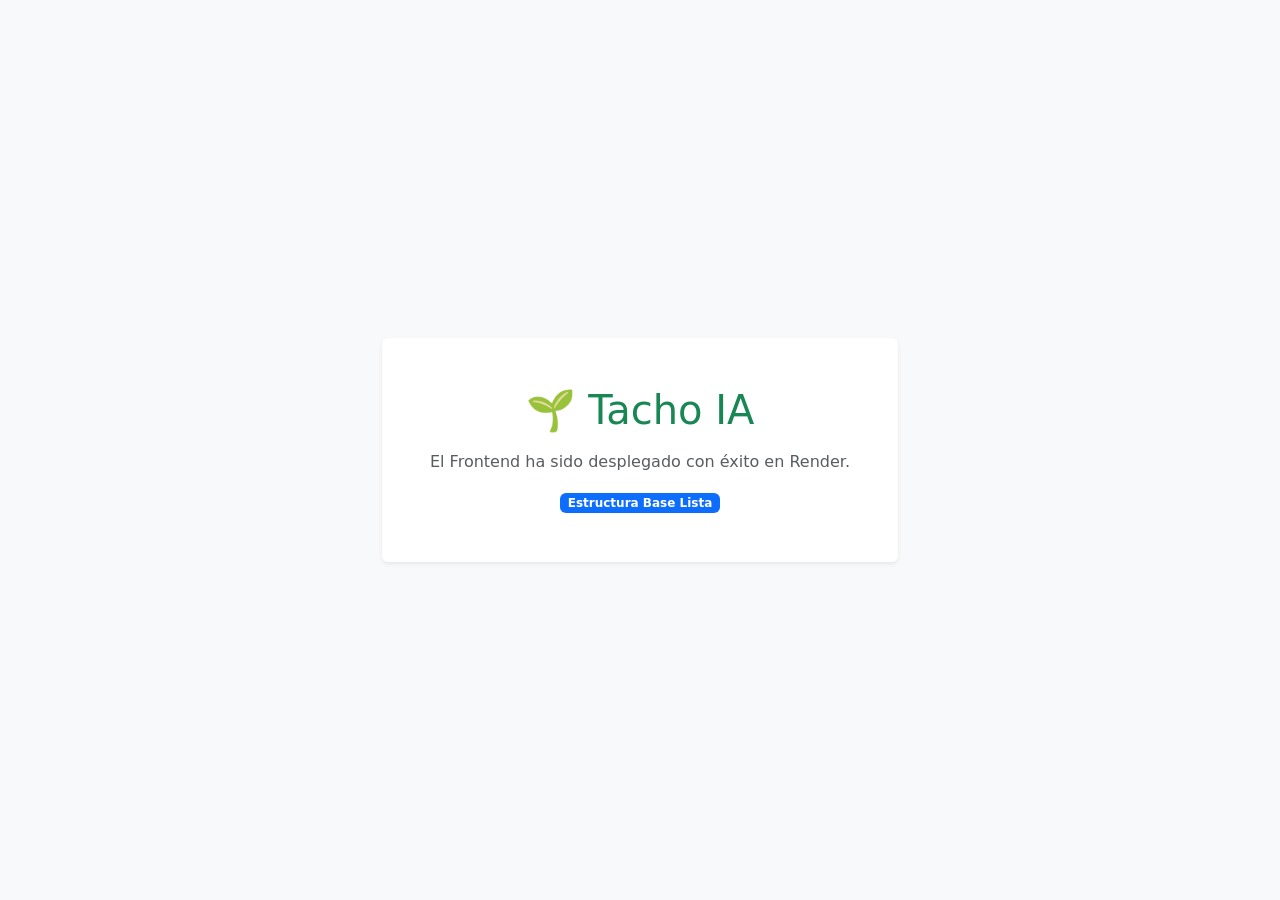
==== frontend/index.html @ 5524015e "Agregado index.html en entorno limpio" ====
<!DOCTYPE html>
<html lang="es">
<head>
    <meta charset="UTF-8">
    <meta name="viewport" content="width=device-width, initial-scale=1.0">
    <title>Tacho IA - Frontend</title>
    <link href="https://cdn.jsdelivr.net/npm/bootstrap@5.3.0/dist/css/bootstrap.min.css" rel="stylesheet">
</head>
<body class="bg-light d-flex align-items-center justify-content-center vh-100">
    <div class="text-center p-5 bg-white rounded shadow-sm">
        <h1 class="text-success mb-3">🌱 Tacho IA</h1>
        <p class="text-muted">El Frontend ha sido desplegado con éxito en Render.</p>
        <span class="badge bg-primary">Estructura Base Lista</span>
    </div>
</body>
</html>
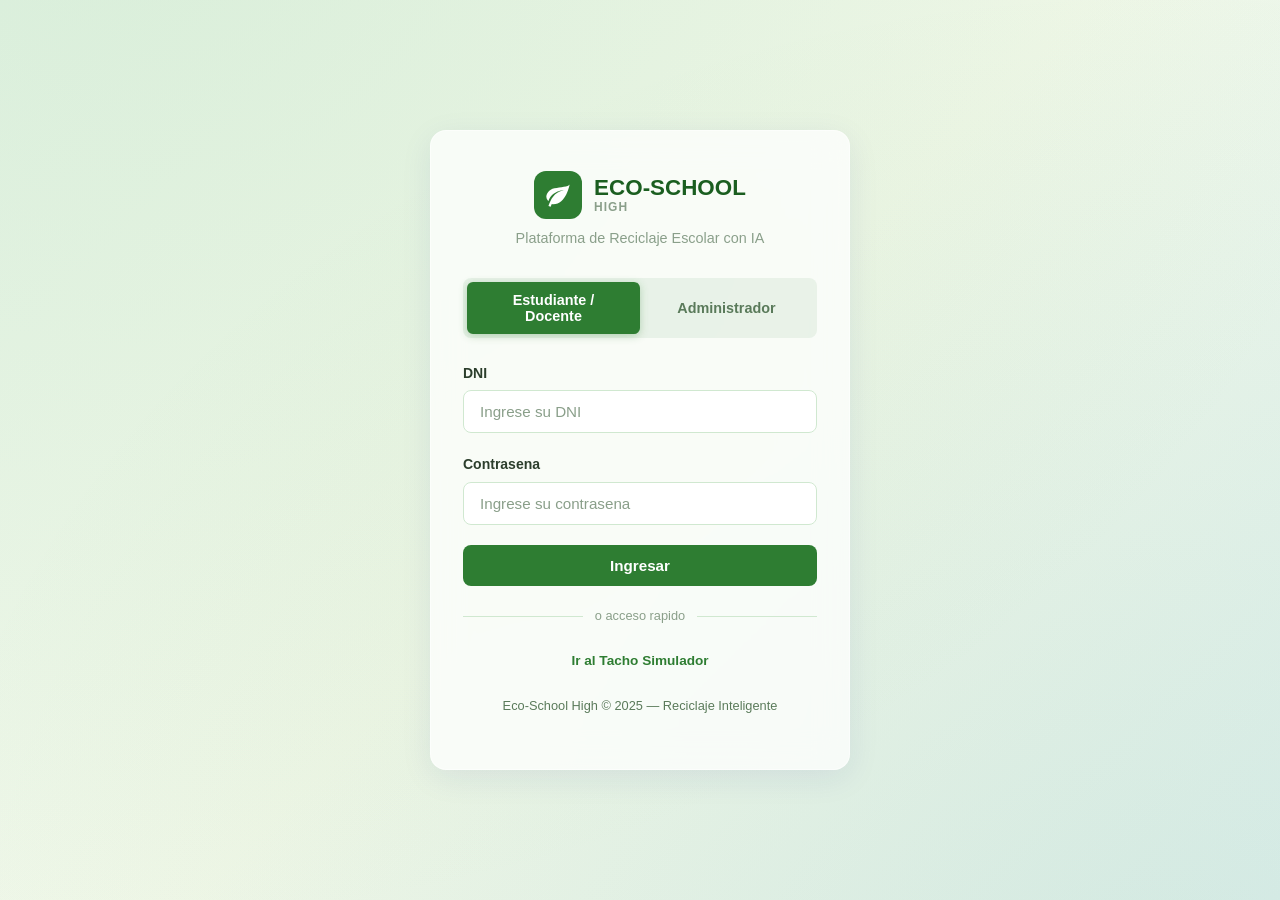
==== commit 38b733b2: "Implementacion del modulo simulador del tacho inteligente" ====
--- a/frontend/index.html
+++ b/frontend/index.html
@@ -3,14 +3,289 @@
 <head>
     <meta charset="UTF-8">
     <meta name="viewport" content="width=device-width, initial-scale=1.0">
-    <title>Tacho IA - Frontend</title>
-    <link href="https://cdn.jsdelivr.net/npm/bootstrap@5.3.0/dist/css/bootstrap.min.css" rel="stylesheet">
+    <title>Eco-School High - Tacho IA</title>
+    <link rel="stylesheet" href="assets/css/global.css">
+    <style>
+        .login-page {
+            min-height: 100vh;
+            display: flex;
+            align-items: center;
+            justify-content: center;
+            padding: 2rem 1rem;
+            position: relative;
+            overflow: hidden;
+        }
+
+        .login-page::before {
+            content: '';
+            position: absolute;
+            top: -50%;
+            left: -50%;
+            width: 200%;
+            height: 200%;
+            background: radial-gradient(ellipse at 30% 20%, rgba(129, 199, 132, 0.15) 0%, transparent 50%),
+                        radial-gradient(ellipse at 70% 80%, rgba(46, 125, 50, 0.08) 0%, transparent 50%);
+            animation: floatBg 20s ease-in-out infinite;
+            z-index: 0;
+        }
+
+        @keyframes floatBg {
+            0%, 100% { transform: translate(0, 0) rotate(0deg); }
+            33% { transform: translate(2%, -1%) rotate(1deg); }
+            66% { transform: translate(-1%, 2%) rotate(-1deg); }
+        }
+
+        .login-card {
+            position: relative;
+            z-index: 1;
+            width: 100%;
+            max-width: 420px;
+            padding: 2.5rem 2rem;
+        }
+
+        .login-logo {
+            display: flex;
+            align-items: center;
+            justify-content: center;
+            gap: 0.75rem;
+            margin-bottom: 0.5rem;
+        }
+
+        .login-logo-icon {
+            width: 48px;
+            height: 48px;
+            background: var(--eco-primary);
+            border-radius: 12px;
+            display: flex;
+            align-items: center;
+            justify-content: center;
+        }
+
+        .login-logo-icon svg {
+            width: 28px;
+            height: 28px;
+            fill: #fff;
+        }
+
+        .login-logo-text {
+            font-size: 1.4rem;
+            font-weight: 800;
+            color: var(--eco-primary-dark);
+            line-height: 1.1;
+        }
+
+        .login-logo-text span {
+            display: block;
+            font-size: 0.75rem;
+            font-weight: 600;
+            color: var(--eco-text-muted);
+            text-transform: uppercase;
+            letter-spacing: 1px;
+        }
+
+        .login-subtitle {
+            text-align: center;
+            color: var(--eco-text-muted);
+            font-size: 0.9rem;
+            margin-bottom: 1.75rem;
+        }
+
+        .login-footer {
+            text-align: center;
+            margin-top: 1.5rem;
+            font-size: 0.8rem;
+            color: var(--eco-text-muted);
+        }
+
+        .login-footer a {
+            color: var(--eco-primary);
+            font-weight: 600;
+        }
+
+        .separator {
+            display: flex;
+            align-items: center;
+            gap: 0.75rem;
+            margin: 1.25rem 0;
+            color: var(--eco-text-muted);
+            font-size: 0.8rem;
+        }
+
+        .separator::before,
+        .separator::after {
+            content: '';
+            flex: 1;
+            height: 1px;
+            background: #d0e8d0;
+        }
+
+        .quick-access {
+            text-align: center;
+        }
+
+        .quick-access a {
+            font-size: 0.85rem;
+            font-weight: 600;
+            color: var(--eco-primary);
+            padding: 0.5rem 1rem;
+            border-radius: var(--eco-radius-sm);
+            transition: var(--eco-transition);
+        }
+
+        .quick-access a:hover {
+            background: var(--eco-success-light);
+        }
+    </style>
 </head>
-<body class="bg-light d-flex align-items-center justify-content-center vh-100">
-    <div class="text-center p-5 bg-white rounded shadow-sm">
-        <h1 class="text-success mb-3">🌱 Tacho IA</h1>
-        <p class="text-muted">El Frontend ha sido desplegado con éxito en Render.</p>
-        <span class="badge bg-primary">Estructura Base Lista</span>
+<body>
+    <div class="login-page">
+        <div class="login-card glass-card-static">
+            <!-- Logo -->
+            <div class="login-logo">
+                <div class="login-logo-icon">
+                    <svg viewBox="0 0 24 24" xmlns="http://www.w3.org/2000/svg">
+                        <path d="M17,8C8,10 5.9,16.17 3.82,21.34L5.71,22L6.66,19.7C7.14,19.87 7.64,20 8,20C19,20 22,3 22,3C21,5 14,5.25 9,6.25C4,7.25 2,11.5 2,13.5C2,15.5 3.75,17.25 3.75,17.25C7,8 17,8 17,8Z"/>
+                    </svg>
+                </div>
+                <div class="login-logo-text">
+                    ECO-SCHOOL<br><span>HIGH</span>
+                </div>
+            </div>
+
+            <p class="login-subtitle">Plataforma de Reciclaje Escolar con IA</p>
+
+            <!-- Tabs -->
+            <div class="tabs">
+                <button class="tab-btn active" data-tab="tab-student">Estudiante / Docente</button>
+                <button class="tab-btn" data-tab="tab-admin">Administrador</button>
+            </div>
+
+            <!-- Alert container -->
+            <div id="login-alert" class="alert" role="alert">
+                <span id="alert-icon"></span>
+                <span id="alert-message"></span>
+            </div>
+
+            <!-- Student/Teacher Login -->
+            <div class="tab-content active" id="tab-student">
+                <form id="form-student" onsubmit="return handleLogin(event, 'student')">
+                    <div class="form-group">
+                        <label for="student-dni">DNI</label>
+                        <input type="text" id="student-dni" class="form-input" placeholder="Ingrese su DNI" required maxlength="10" autocomplete="off">
+                    </div>
+                    <div class="form-group">
+                        <label for="student-password">Contrasena</label>
+                        <input type="password" id="student-password" class="form-input" placeholder="Ingrese su contrasena" required>
+                    </div>
+                    <button type="submit" class="btn btn-primary btn-block">Ingresar</button>
+                </form>
+            </div>
+
+            <!-- Admin Login -->
+            <div class="tab-content" id="tab-admin">
+                <form id="form-admin" onsubmit="return handleLogin(event, 'admin')">
+                    <div class="form-group">
+                        <label for="admin-user">Usuario Admin</label>
+                        <input type="text" id="admin-user" class="form-input" placeholder="admin@eco-school" required autocomplete="off">
+                    </div>
+                    <div class="form-group">
+                        <label for="admin-password">Contrasena</label>
+                        <input type="password" id="admin-password" class="form-input" placeholder="Contrasena de administrador" required>
+                    </div>
+                    <button type="submit" class="btn btn-primary btn-block">Acceder como Admin</button>
+                </form>
+            </div>
+
+            <!-- Separator & Quick Access -->
+            <div class="separator">o acceso rapido</div>
+            <div class="quick-access">
+                <a href="v_tacho_simulador/tacho_simulador.html">Ir al Tacho Simulador</a>
+            </div>
+
+            <div class="login-footer">
+                <p>Eco-School High &copy; 2025 &mdash; Reciclaje Inteligente</p>
+            </div>
+        </div>
     </div>
+
+    <script src="assets/js/config.js"></script>
+    <script>
+        // Tab switching logic
+        document.querySelectorAll('.tab-btn').forEach(btn => {
+            btn.addEventListener('click', () => {
+                document.querySelectorAll('.tab-btn').forEach(b => b.classList.remove('active'));
+                document.querySelectorAll('.tab-content').forEach(c => c.classList.remove('active'));
+                btn.classList.add('active');
+                document.getElementById(btn.dataset.tab).classList.add('active');
+                hideAlert();
+            });
+        });
+
+        // Alert functions
+        function showAlert(type, message) {
+            const alert = document.getElementById('login-alert');
+            const icon = document.getElementById('alert-icon');
+            const msg = document.getElementById('alert-message');
+            alert.className = `alert alert-${type} show`;
+            icon.textContent = type === 'success' ? '\u2713' : type === 'error' ? '\u2717' : '\u24D8';
+            msg.textContent = message;
+            setTimeout(() => hideAlert(), 5000);
+        }
+
+        function hideAlert() {
+            const alert = document.getElementById('login-alert');
+            alert.classList.remove('show');
+        }
+
+        // Login handler
+        async function handleLogin(e, role) {
+            e.preventDefault();
+
+            const formData = new FormData();
+
+            if (role === 'student') {
+                const dni = document.getElementById('student-dni').value.trim();
+                const contrasena = document.getElementById('student-password').value;
+                formData.append('dni', dni);
+                formData.append('contrasena', contrasena);
+            } else {
+                const correo = document.getElementById('admin-user').value.trim();
+                const contrasena = document.getElementById('admin-password').value;
+                formData.append('correo', correo);
+                formData.append('contrasena', contrasena);
+            }
+
+            try {
+                const res = await fetch(`${CONFIG.API_BASE_URL}${CONFIG.ENDPOINTS.LOGIN}`, {
+                    method: 'POST',
+                    body: formData
+                });
+
+                const data = await res.json();
+
+                if (res.ok && data.usuario_id) {
+                    showAlert('success', `Bienvenido/a ${data.nombre}. Redirigiendo...`);
+                    localStorage.setItem('eco_user', JSON.stringify(data));
+
+                    setTimeout(() => {
+                        if (data.rol === 'director') {
+                            window.location.href = 'v_administrador/admin_dashboard.html';
+                        } else if (data.rol === 'docente') {
+                            window.location.href = 'v_docente/docente_dashboard.html';
+                        } else {
+                            window.location.href = 'v_estudiante/estudiante_dashboard.html';
+                        }
+                    }, 1000);
+                } else {
+                    showAlert('error', data.detail || 'Credenciales incorrectas');
+                }
+            } catch (err) {
+                showAlert('error', 'Error de conexion. Intente nuevamente.');
+                console.error('Login error:', err);
+            }
+
+            return false;
+        }
+    </script>
 </body>
 </html>
--- a/frontend/assets/css/global.css
+++ b/frontend/assets/css/global.css
@@ -0,0 +1,426 @@
+/* ===== ECO-PALETTE & CSS VARIABLES ===== */
+:root {
+    --eco-primary: #2e7d32;
+    --eco-primary-light: #4caf50;
+    --eco-primary-dark: #1b5e20;
+    --eco-secondary: #1a3a2a;
+    --eco-accent: #81c784;
+    --eco-gold: #f9a825;
+    --eco-bg: #eef7ee;
+    --eco-bg-gradient: linear-gradient(135deg, #e8f5e9 0%, #f1f8e9 50%, #e0f2f1 100%);
+    --eco-card-bg: rgba(255, 255, 255, 0.75);
+    --eco-card-border: rgba(255, 255, 255, 0.5);
+    --eco-shadow: 0 8px 32px rgba(31, 38, 135, 0.08);
+    --eco-shadow-hover: 0 12px 40px rgba(31, 38, 135, 0.12);
+    --eco-text: #2c3e2c;
+    --eco-text-light: #5a7a5a;
+    --eco-text-muted: #8a9f8a;
+    --eco-danger: #d32f2f;
+    --eco-danger-light: #ffebee;
+    --eco-success: #2e7d32;
+    --eco-success-light: #e8f5e9;
+    --eco-info: #1565c0;
+    --eco-radius: 16px;
+    --eco-radius-sm: 8px;
+    --eco-radius-lg: 24px;
+    --eco-transition: all 0.3s cubic-bezier(0.4, 0, 0.2, 1);
+    --font-primary: 'Segoe UI', 'Inter', -apple-system, BlinkMacSystemFont, sans-serif;
+    --font-display: 'Segoe UI', 'Inter', sans-serif;
+}
+
+/* ===== RESET & BASE ===== */
+*,
+*::before,
+*::after {
+    margin: 0;
+    padding: 0;
+    box-sizing: border-box;
+}
+
+html {
+    font-size: 16px;
+    scroll-behavior: smooth;
+}
+
+body {
+    font-family: var(--font-primary);
+    background: var(--eco-bg-gradient);
+    color: var(--eco-text);
+    min-height: 100vh;
+    line-height: 1.6;
+    -webkit-font-smoothing: antialiased;
+}
+
+/* ===== TYPOGRAPHY ===== */
+h1, h2, h3, h4, h5, h6 {
+    font-family: var(--font-display);
+    font-weight: 700;
+    color: var(--eco-text);
+    line-height: 1.2;
+}
+
+h1 { font-size: 2.5rem; }
+h2 { font-size: 2rem; }
+h3 { font-size: 1.5rem; }
+h4 { font-size: 1.25rem; }
+
+p {
+    color: var(--eco-text-light);
+    margin-bottom: 0.75rem;
+}
+
+a {
+    color: var(--eco-primary);
+    text-decoration: none;
+    transition: var(--eco-transition);
+}
+
+a:hover {
+    color: var(--eco-primary-dark);
+}
+
+/* ===== GLASSMORPHISM CORE CLASSES ===== */
+.glass-card {
+    background: var(--eco-card-bg);
+    backdrop-filter: blur(16px);
+    -webkit-backdrop-filter: blur(16px);
+    border: 1px solid var(--eco-card-border);
+    border-radius: var(--eco-radius);
+    box-shadow: var(--eco-shadow);
+    transition: var(--eco-transition);
+}
+
+.glass-card:hover {
+    box-shadow: var(--eco-shadow-hover);
+    transform: translateY(-2px);
+}
+
+.glass-card-static {
+    background: var(--eco-card-bg);
+    backdrop-filter: blur(16px);
+    -webkit-backdrop-filter: blur(16px);
+    border: 1px solid var(--eco-card-border);
+    border-radius: var(--eco-radius);
+    box-shadow: var(--eco-shadow);
+}
+
+.glass-dark {
+    background: rgba(26, 58, 42, 0.85);
+    backdrop-filter: blur(16px);
+    -webkit-backdrop-filter: blur(16px);
+    border: 1px solid rgba(255, 255, 255, 0.1);
+    border-radius: var(--eco-radius);
+    color: #ffffff;
+}
+
+/* ===== LAYOUT UTILITIES ===== */
+.container {
+    width: 100%;
+    max-width: 1200px;
+    margin: 0 auto;
+    padding: 0 1.5rem;
+}
+
+.flex-center {
+    display: flex;
+    align-items: center;
+    justify-content: center;
+}
+
+.flex-between {
+    display: flex;
+    align-items: center;
+    justify-content: space-between;
+}
+
+.grid-auto {
+    display: grid;
+    grid-template-columns: repeat(auto-fit, minmax(280px, 1fr));
+    gap: 1.5rem;
+}
+
+/* ===== HEADER / NAVBAR ===== */
+.eco-header {
+    display: flex;
+    align-items: center;
+    justify-content: space-between;
+    padding: 1rem 2rem;
+    background: rgba(26, 58, 42, 0.9);
+    backdrop-filter: blur(12px);
+    color: #fff;
+    position: sticky;
+    top: 0;
+    z-index: 1000;
+}
+
+.eco-header .logo {
+    display: flex;
+    align-items: center;
+    gap: 0.75rem;
+    font-size: 1.25rem;
+    font-weight: 700;
+}
+
+.eco-header .logo img {
+    width: 40px;
+    height: 40px;
+}
+
+/* ===== BUTTONS ===== */
+.btn {
+    display: inline-flex;
+    align-items: center;
+    justify-content: center;
+    gap: 0.5rem;
+    padding: 0.75rem 1.5rem;
+    font-size: 0.95rem;
+    font-weight: 600;
+    border: none;
+    border-radius: var(--eco-radius-sm);
+    cursor: pointer;
+    transition: var(--eco-transition);
+    text-decoration: none;
+}
+
+.btn-primary {
+    background: var(--eco-primary);
+    color: #fff;
+}
+
+.btn-primary:hover {
+    background: var(--eco-primary-dark);
+    transform: translateY(-1px);
+    box-shadow: 0 4px 12px rgba(46, 125, 50, 0.3);
+}
+
+.btn-secondary {
+    background: transparent;
+    color: var(--eco-primary);
+    border: 2px solid var(--eco-primary);
+}
+
+.btn-secondary:hover {
+    background: var(--eco-primary);
+    color: #fff;
+}
+
+.btn-danger {
+    background: var(--eco-danger);
+    color: #fff;
+}
+
+.btn-danger:hover {
+    background: #b71c1c;
+}
+
+.btn-block {
+    width: 100%;
+}
+
+/* ===== FORM ELEMENTS ===== */
+.form-group {
+    margin-bottom: 1.25rem;
+}
+
+.form-group label {
+    display: block;
+    font-size: 0.875rem;
+    font-weight: 600;
+    color: var(--eco-text);
+    margin-bottom: 0.4rem;
+}
+
+.form-input {
+    width: 100%;
+    padding: 0.75rem 1rem;
+    font-size: 0.95rem;
+    font-family: var(--font-primary);
+    border: 1.5px solid #d0e8d0;
+    border-radius: var(--eco-radius-sm);
+    background: rgba(255, 255, 255, 0.9);
+    color: var(--eco-text);
+    transition: var(--eco-transition);
+    outline: none;
+}
+
+.form-input:focus {
+    border-color: var(--eco-primary);
+    box-shadow: 0 0 0 3px rgba(46, 125, 50, 0.1);
+}
+
+.form-input::placeholder {
+    color: var(--eco-text-muted);
+}
+
+/* ===== TABS (Custom CSS) ===== */
+.tabs {
+    display: flex;
+    border-radius: var(--eco-radius-sm);
+    background: rgba(46, 125, 50, 0.08);
+    padding: 4px;
+    margin-bottom: 1.5rem;
+}
+
+.tab-btn {
+    flex: 1;
+    padding: 0.6rem 1rem;
+    font-size: 0.9rem;
+    font-weight: 600;
+    text-align: center;
+    border: none;
+    border-radius: 6px;
+    background: transparent;
+    color: var(--eco-text-light);
+    cursor: pointer;
+    transition: var(--eco-transition);
+}
+
+.tab-btn.active {
+    background: var(--eco-primary);
+    color: #fff;
+    box-shadow: 0 2px 8px rgba(46, 125, 50, 0.3);
+}
+
+.tab-btn:hover:not(.active) {
+    background: rgba(46, 125, 50, 0.12);
+    color: var(--eco-primary);
+}
+
+.tab-content {
+    display: none;
+}
+
+.tab-content.active {
+    display: block;
+    animation: fadeIn 0.3s ease;
+}
+
+/* ===== ALERTS ===== */
+.alert {
+    padding: 1rem 1.25rem;
+    border-radius: var(--eco-radius-sm);
+    font-size: 0.9rem;
+    font-weight: 500;
+    margin-bottom: 1rem;
+    display: none;
+    align-items: center;
+    gap: 0.5rem;
+    animation: slideDown 0.3s ease;
+}
+
+.alert.show {
+    display: flex;
+}
+
+.alert-success {
+    background: var(--eco-success-light);
+    color: var(--eco-success);
+    border: 1px solid rgba(46, 125, 50, 0.2);
+}
+
+.alert-error {
+    background: var(--eco-danger-light);
+    color: var(--eco-danger);
+    border: 1px solid rgba(211, 47, 47, 0.2);
+}
+
+.alert-info {
+    background: #e3f2fd;
+    color: var(--eco-info);
+    border: 1px solid rgba(21, 101, 192, 0.2);
+}
+
+/* ===== BADGE ===== */
+.badge {
+    display: inline-flex;
+    align-items: center;
+    padding: 0.25rem 0.75rem;
+    font-size: 0.75rem;
+    font-weight: 700;
+    border-radius: 20px;
+    text-transform: uppercase;
+    letter-spacing: 0.5px;
+}
+
+.badge-eco {
+    background: var(--eco-success-light);
+    color: var(--eco-primary);
+}
+
+.badge-gold {
+    background: #fff8e1;
+    color: var(--eco-gold);
+}
+
+/* ===== WEBCAM CONTAINER ===== */
+.webcam-container {
+    position: relative;
+    width: 100%;
+    max-width: 480px;
+    aspect-ratio: 4/3;
+    border-radius: var(--eco-radius);
+    overflow: hidden;
+    background: #1a1a2e;
+    border: 2px solid var(--eco-card-border);
+    box-shadow: var(--eco-shadow);
+    margin: 0 auto;
+}
+
+.webcam-container video,
+.webcam-container canvas {
+    width: 100%;
+    height: 100%;
+    object-fit: cover;
+    display: block;
+}
+
+.webcam-overlay {
+    position: absolute;
+    bottom: 1rem;
+    left: 50%;
+    transform: translateX(-50%);
+    display: flex;
+    gap: 0.75rem;
+}
+
+/* ===== ANIMATIONS ===== */
+@keyframes fadeIn {
+    from { opacity: 0; transform: translateY(8px); }
+    to { opacity: 1; transform: translateY(0); }
+}
+
+@keyframes slideDown {
+    from { opacity: 0; transform: translateY(-10px); }
+    to { opacity: 1; transform: translateY(0); }
+}
+
+@keyframes pulse {
+    0%, 100% { transform: scale(1); }
+    50% { transform: scale(1.05); }
+}
+
+/* ===== RESPONSIVE ===== */
+@media (max-width: 768px) {
+    html { font-size: 14px; }
+
+    .container { padding: 0 1rem; }
+
+    .eco-header { padding: 0.75rem 1rem; }
+
+    h1 { font-size: 2rem; }
+    h2 { font-size: 1.5rem; }
+
+    .grid-auto {
+        grid-template-columns: 1fr;
+    }
+}
+
+@media (max-width: 480px) {
+    .tabs {
+        flex-direction: column;
+    }
+
+    .tab-btn {
+        border-radius: 6px;
+    }
+}
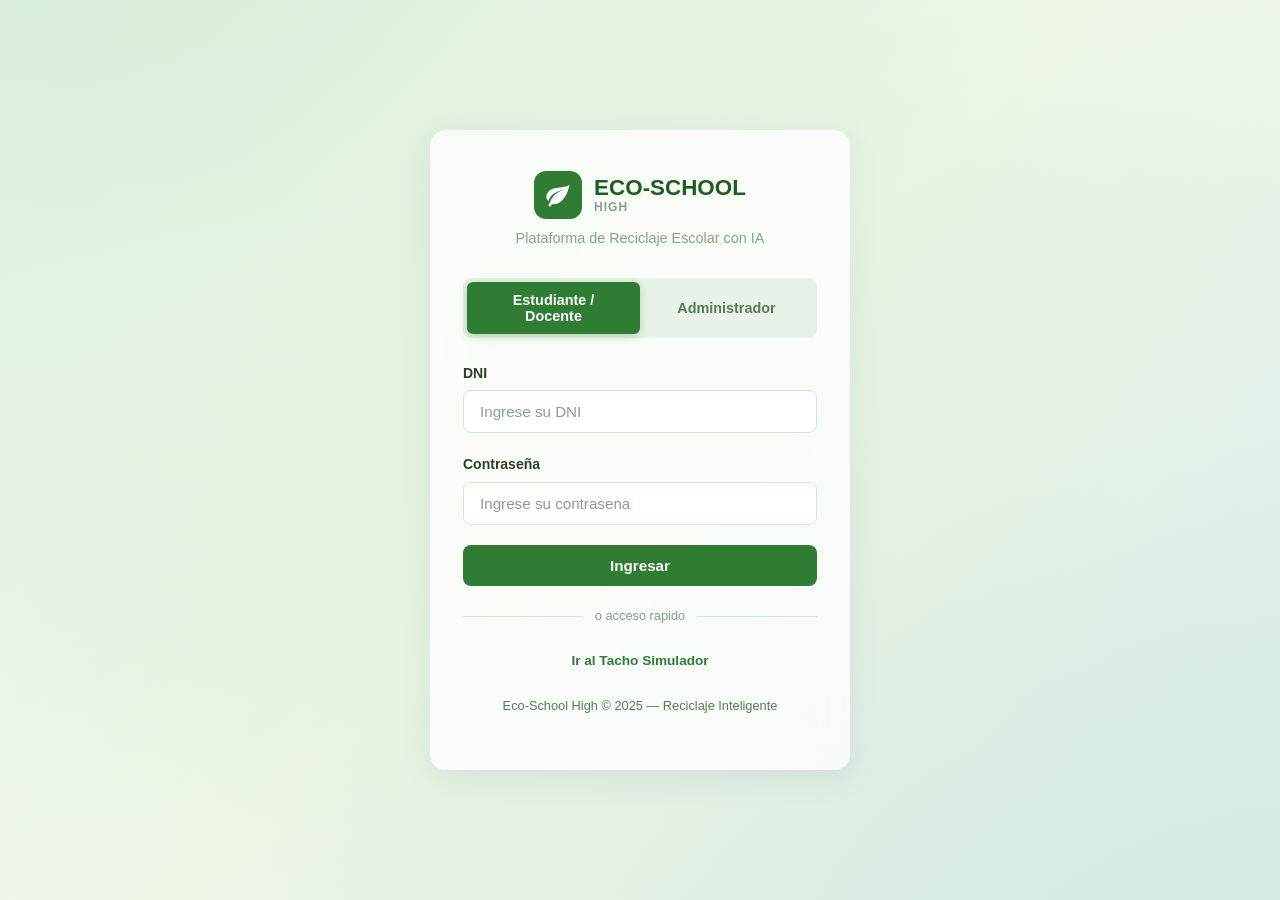
==== commit f894e338: "feat: translate all views to Spanish and add logout buttons to all student/teacher pages" ====
--- a/frontend/index.html
+++ b/frontend/index.html
@@ -5,137 +5,7 @@
     <meta name="viewport" content="width=device-width, initial-scale=1.0">
     <title>Eco-School High - Tacho IA</title>
     <link rel="stylesheet" href="assets/css/global.css">
-    <style>
-        .login-page {
-            min-height: 100vh;
-            display: flex;
-            align-items: center;
-            justify-content: center;
-            padding: 2rem 1rem;
-            position: relative;
-            overflow: hidden;
-        }
-
-        .login-page::before {
-            content: '';
-            position: absolute;
-            top: -50%;
-            left: -50%;
-            width: 200%;
-            height: 200%;
-            background: radial-gradient(ellipse at 30% 20%, rgba(129, 199, 132, 0.15) 0%, transparent 50%),
-                        radial-gradient(ellipse at 70% 80%, rgba(46, 125, 50, 0.08) 0%, transparent 50%);
-            animation: floatBg 20s ease-in-out infinite;
-            z-index: 0;
-        }
-
-        @keyframes floatBg {
-            0%, 100% { transform: translate(0, 0) rotate(0deg); }
-            33% { transform: translate(2%, -1%) rotate(1deg); }
-            66% { transform: translate(-1%, 2%) rotate(-1deg); }
-        }
-
-        .login-card {
-            position: relative;
-            z-index: 1;
-            width: 100%;
-            max-width: 420px;
-            padding: 2.5rem 2rem;
-        }
-
-        .login-logo {
-            display: flex;
-            align-items: center;
-            justify-content: center;
-            gap: 0.75rem;
-            margin-bottom: 0.5rem;
-        }
-
-        .login-logo-icon {
-            width: 48px;
-            height: 48px;
-            background: var(--eco-primary);
-            border-radius: 12px;
-            display: flex;
-            align-items: center;
-            justify-content: center;
-        }
-
-        .login-logo-icon svg {
-            width: 28px;
-            height: 28px;
-            fill: #fff;
-        }
-
-        .login-logo-text {
-            font-size: 1.4rem;
-            font-weight: 800;
-            color: var(--eco-primary-dark);
-            line-height: 1.1;
-        }
-
-        .login-logo-text span {
-            display: block;
-            font-size: 0.75rem;
-            font-weight: 600;
-            color: var(--eco-text-muted);
-            text-transform: uppercase;
-            letter-spacing: 1px;
-        }
-
-        .login-subtitle {
-            text-align: center;
-            color: var(--eco-text-muted);
-            font-size: 0.9rem;
-            margin-bottom: 1.75rem;
-        }
-
-        .login-footer {
-            text-align: center;
-            margin-top: 1.5rem;
-            font-size: 0.8rem;
-            color: var(--eco-text-muted);
-        }
-
-        .login-footer a {
-            color: var(--eco-primary);
-            font-weight: 600;
-        }
-
-        .separator {
-            display: flex;
-            align-items: center;
-            gap: 0.75rem;
-            margin: 1.25rem 0;
-            color: var(--eco-text-muted);
-            font-size: 0.8rem;
-        }
-
-        .separator::before,
-        .separator::after {
-            content: '';
-            flex: 1;
-            height: 1px;
-            background: #d0e8d0;
-        }
-
-        .quick-access {
-            text-align: center;
-        }
-
-        .quick-access a {
-            font-size: 0.85rem;
-            font-weight: 600;
-            color: var(--eco-primary);
-            padding: 0.5rem 1rem;
-            border-radius: var(--eco-radius-sm);
-            transition: var(--eco-transition);
-        }
-
-        .quick-access a:hover {
-            background: var(--eco-success-light);
-        }
-    </style>
+    <link rel="stylesheet" href="assets/css/login.css">
 </head>
 <body>
     <div class="login-page">
@@ -174,7 +44,7 @@
                         <input type="text" id="student-dni" class="form-input" placeholder="Ingrese su DNI" required maxlength="10" autocomplete="off">
                     </div>
                     <div class="form-group">
-                        <label for="student-password">Contrasena</label>
+                        <label for="student-password">Contrase&ntilde;a</label>
                         <input type="password" id="student-password" class="form-input" placeholder="Ingrese su contrasena" required>
                     </div>
                     <button type="submit" class="btn btn-primary btn-block">Ingresar</button>
@@ -185,14 +55,14 @@
             <div class="tab-content" id="tab-admin">
                 <form id="form-admin" onsubmit="return handleLogin(event, 'admin')">
                     <div class="form-group">
-                        <label for="admin-user">Usuario Admin</label>
-                        <input type="text" id="admin-user" class="form-input" placeholder="admin@eco-school" required autocomplete="off">
+                        <label for="admin-user">Correo del Director</label>
+                        <input type="text" id="admin-user" class="form-input" placeholder="correo@eco-school.edu" required autocomplete="off">
                     </div>
                     <div class="form-group">
-                        <label for="admin-password">Contrasena</label>
-                        <input type="password" id="admin-password" class="form-input" placeholder="Contrasena de administrador" required>
+                        <label for="admin-password">Contrase&ntilde;a</label>
+                        <input type="password" id="admin-password" class="form-input" placeholder="Contrasena del director" required>
                     </div>
-                    <button type="submit" class="btn btn-primary btn-block">Acceder como Admin</button>
+                    <button type="submit" class="btn btn-primary btn-block">Acceder como Director</button>
                 </form>
             </div>
 
@@ -265,15 +135,16 @@
 
                 if (res.ok && data.usuario_id) {
                     showAlert('success', `Bienvenido/a ${data.nombre}. Redirigiendo...`);
+                    sessionStorage.setItem('eco_user', JSON.stringify(data));
                     localStorage.setItem('eco_user', JSON.stringify(data));
 
                     setTimeout(() => {
                         if (data.rol === 'director') {
-                            window.location.href = 'v_administrador/admin_dashboard.html';
+                            window.location.href = 'v_administrador/dashboard.html';
                         } else if (data.rol === 'docente') {
-                            window.location.href = 'v_docente/docente_dashboard.html';
+                            window.location.href = 'v_docente/dashboard.html';
                         } else {
-                            window.location.href = 'v_estudiante/estudiante_dashboard.html';
+                            window.location.href = 'v_estudiante/dashboard.html';
                         }
                     }, 1000);
                 } else {
--- a/frontend/assets/css/login.css
+++ b/frontend/assets/css/login.css
@@ -0,0 +1,129 @@
+.login-page {
+    min-height: 100vh;
+    display: flex;
+    align-items: center;
+    justify-content: center;
+    padding: 2rem 1rem;
+    position: relative;
+    overflow: hidden;
+}
+
+.login-page::before {
+    content: '';
+    position: absolute;
+    top: -50%;
+    left: -50%;
+    width: 200%;
+    height: 200%;
+    background: radial-gradient(ellipse at 30% 20%, rgba(129, 199, 132, 0.15) 0%, transparent 50%),
+                radial-gradient(ellipse at 70% 80%, rgba(46, 125, 50, 0.08) 0%, transparent 50%);
+    animation: floatBg 20s ease-in-out infinite;
+    z-index: 0;
+}
+
+@keyframes floatBg {
+    0%, 100% { transform: translate(0, 0) rotate(0deg); }
+    33% { transform: translate(2%, -1%) rotate(1deg); }
+    66% { transform: translate(-1%, 2%) rotate(-1deg); }
+}
+
+.login-card {
+    position: relative;
+    z-index: 1;
+    width: 100%;
+    max-width: 420px;
+    padding: 2.5rem 2rem;
+}
+
+.login-logo {
+    display: flex;
+    align-items: center;
+    justify-content: center;
+    gap: 0.75rem;
+    margin-bottom: 0.5rem;
+}
+
+.login-logo-icon {
+    width: 48px;
+    height: 48px;
+    background: var(--eco-primary);
+    border-radius: 12px;
+    display: flex;
+    align-items: center;
+    justify-content: center;
+}
+
+.login-logo-icon svg {
+    width: 28px;
+    height: 28px;
+    fill: #fff;
+}
+
+.login-logo-text {
+    font-size: 1.4rem;
+    font-weight: 800;
+    color: var(--eco-primary-dark);
+    line-height: 1.1;
+}
+
+.login-logo-text span {
+    display: block;
+    font-size: 0.75rem;
+    font-weight: 600;
+    color: var(--eco-text-muted);
+    text-transform: uppercase;
+    letter-spacing: 1px;
+}
+
+.login-subtitle {
+    text-align: center;
+    color: var(--eco-text-muted);
+    font-size: 0.9rem;
+    margin-bottom: 1.75rem;
+}
+
+.login-footer {
+    text-align: center;
+    margin-top: 1.5rem;
+    font-size: 0.8rem;
+    color: var(--eco-text-muted);
+}
+
+.login-footer a {
+    color: var(--eco-primary);
+    font-weight: 600;
+}
+
+.separator {
+    display: flex;
+    align-items: center;
+    gap: 0.75rem;
+    margin: 1.25rem 0;
+    color: var(--eco-text-muted);
+    font-size: 0.8rem;
+}
+
+.separator::before,
+.separator::after {
+    content: '';
+    flex: 1;
+    height: 1px;
+    background: #d0e8d0;
+}
+
+.quick-access {
+    text-align: center;
+}
+
+.quick-access a {
+    font-size: 0.85rem;
+    font-weight: 600;
+    color: var(--eco-primary);
+    padding: 0.5rem 1rem;
+    border-radius: var(--eco-radius-sm);
+    transition: var(--eco-transition);
+}
+
+.quick-access a:hover {
+    background: var(--eco-success-light);
+}
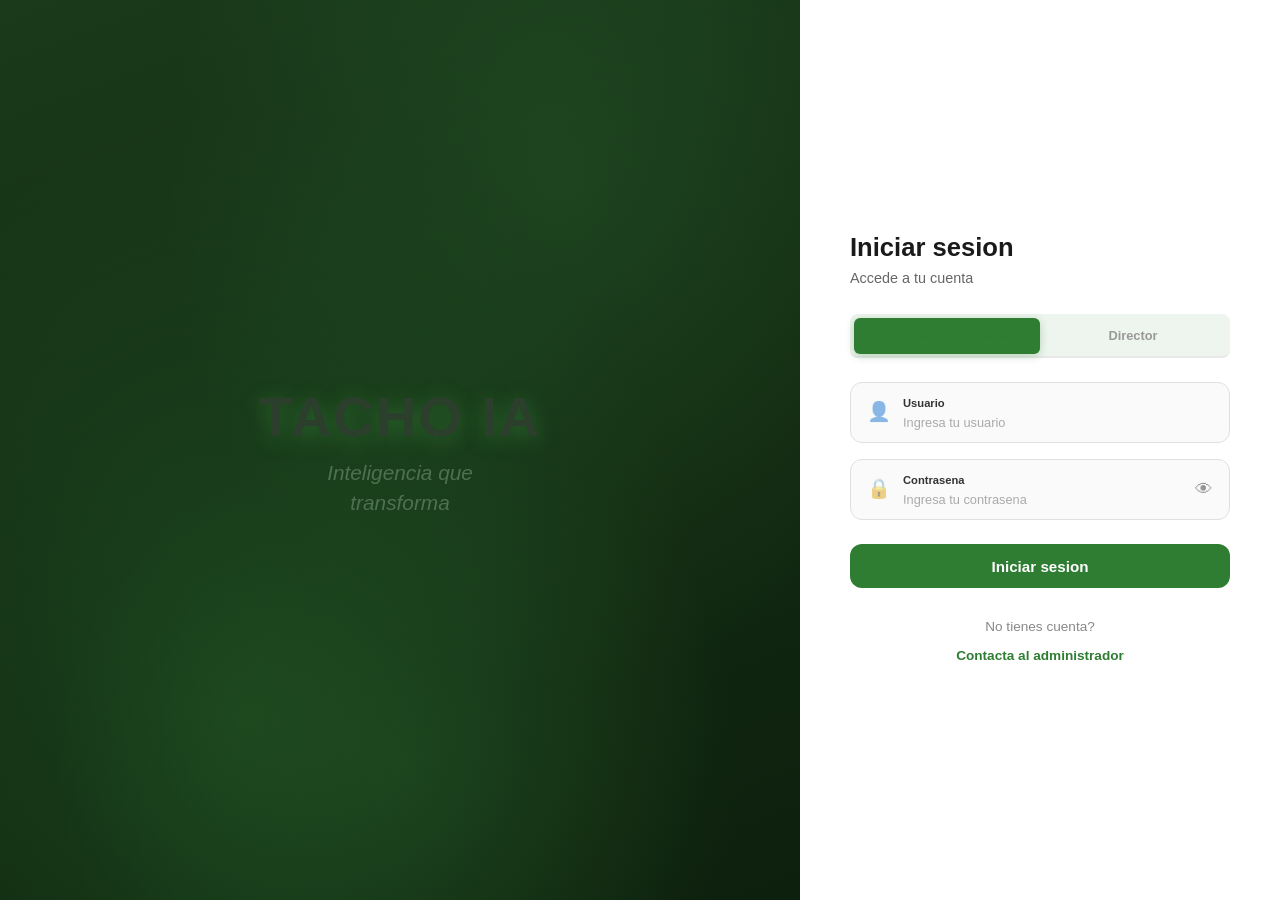
==== commit d97b0963: "feat: redesign login page to match TACHO IA branding - split layout with dark green panel and clean " ====
--- a/frontend/index.html
+++ b/frontend/index.html
@@ -3,77 +3,95 @@
 <head>
     <meta charset="UTF-8">
     <meta name="viewport" content="width=device-width, initial-scale=1.0">
-    <title>Eco-School High - Tacho IA</title>
+    <title>Tacho IA - Iniciar Sesion</title>
     <link rel="stylesheet" href="assets/css/global.css">
     <link rel="stylesheet" href="assets/css/login.css">
 </head>
 <body>
     <div class="login-page">
-        <div class="login-card glass-card-static">
-            <!-- Logo -->
-            <div class="login-logo">
-                <div class="login-logo-icon">
-                    <svg viewBox="0 0 24 24" xmlns="http://www.w3.org/2000/svg">
-                        <path d="M17,8C8,10 5.9,16.17 3.82,21.34L5.71,22L6.66,19.7C7.14,19.87 7.64,20 8,20C19,20 22,3 22,3C21,5 14,5.25 9,6.25C4,7.25 2,11.5 2,13.5C2,15.5 3.75,17.25 3.75,17.25C7,8 17,8 17,8Z"/>
-                    </svg>
+        <!-- Left: Background / Branding -->
+        <div class="login-left">
+            <div class="login-brand">
+                <h1>TACHO IA</h1>
+                <p>Inteligencia que<br>transforma</p>
+            </div>
+        </div>
+
+        <!-- Right: Form Card -->
+        <div class="login-right">
+            <div class="login-card">
+                <h2 class="login-title">Iniciar sesion</h2>
+                <p class="login-subtitle">Accede a tu cuenta</p>
+
+                <!-- Tabs -->
+                <div class="tabs">
+                    <button class="tab-btn active" data-tab="tab-student">Estudiante / Docente</button>
+                    <button class="tab-btn" data-tab="tab-admin">Director</button>
                 </div>
-                <div class="login-logo-text">
-                    ECO-SCHOOL<br><span>HIGH</span>
+
+                <!-- Alert container -->
+                <div id="login-alert" class="alert" role="alert">
+                    <span id="alert-icon"></span>
+                    <span id="alert-message"></span>
                 </div>
-            </div>
 
-            <p class="login-subtitle">Plataforma de Reciclaje Escolar con IA</p>
+                <!-- Student/Teacher Login -->
+                <div class="tab-content active" id="tab-student">
+                    <form id="form-student" onsubmit="return handleLogin(event, 'student')">
+                        <div class="form-group">
+                            <div class="input-icon-wrapper">
+                                <span class="input-icon">&#128100;</span>
+                                <div class="input-content">
+                                    <label for="student-dni">Usuario</label>
+                                    <input type="text" id="student-dni" class="form-input" placeholder="Ingresa tu usuario" required maxlength="10" autocomplete="off">
+                                </div>
+                            </div>
+                        </div>
+                        <div class="form-group">
+                            <div class="input-icon-wrapper">
+                                <span class="input-icon">&#128274;</span>
+                                <div class="input-content">
+                                    <label for="student-password">Contrasena</label>
+                                    <input type="password" id="student-password" class="form-input" placeholder="Ingresa tu contrasena" required>
+                                </div>
+                                <button type="button" class="toggle-password" onclick="togglePwd('student-password', this)">&#128065;</button>
+                            </div>
+                        </div>
+                        <button type="submit" class="btn btn-primary btn-block">Iniciar sesion</button>
+                    </form>
+                </div>
 
-            <!-- Tabs -->
-            <div class="tabs">
-                <button class="tab-btn active" data-tab="tab-student">Estudiante / Docente</button>
-                <button class="tab-btn" data-tab="tab-admin">Administrador</button>
-            </div>
+                <!-- Admin Login -->
+                <div class="tab-content" id="tab-admin">
+                    <form id="form-admin" onsubmit="return handleLogin(event, 'admin')">
+                        <div class="form-group">
+                            <div class="input-icon-wrapper">
+                                <span class="input-icon">&#128100;</span>
+                                <div class="input-content">
+                                    <label for="admin-user">Usuario</label>
+                                    <input type="text" id="admin-user" class="form-input" placeholder="Ingresa tu usuario" required autocomplete="off">
+                                </div>
+                            </div>
+                        </div>
+                        <div class="form-group">
+                            <div class="input-icon-wrapper">
+                                <span class="input-icon">&#128274;</span>
+                                <div class="input-content">
+                                    <label for="admin-password">Contrasena</label>
+                                    <input type="password" id="admin-password" class="form-input" placeholder="Ingresa tu contrasena" required>
+                                </div>
+                                <button type="button" class="toggle-password" onclick="togglePwd('admin-password', this)">&#128065;</button>
+                            </div>
+                        </div>
+                        <button type="submit" class="btn btn-primary btn-block">Iniciar sesion</button>
+                    </form>
+                </div>
 
-            <!-- Alert container -->
-            <div id="login-alert" class="alert" role="alert">
-                <span id="alert-icon"></span>
-                <span id="alert-message"></span>
-            </div>
-
-            <!-- Student/Teacher Login -->
-            <div class="tab-content active" id="tab-student">
-                <form id="form-student" onsubmit="return handleLogin(event, 'student')">
-                    <div class="form-group">
-                        <label for="student-dni">DNI</label>
-                        <input type="text" id="student-dni" class="form-input" placeholder="Ingrese su DNI" required maxlength="10" autocomplete="off">
-                    </div>
-                    <div class="form-group">
-                        <label for="student-password">Contrase&ntilde;a</label>
-                        <input type="password" id="student-password" class="form-input" placeholder="Ingrese su contrasena" required>
-                    </div>
-                    <button type="submit" class="btn btn-primary btn-block">Ingresar</button>
-                </form>
-            </div>
-
-            <!-- Admin Login -->
-            <div class="tab-content" id="tab-admin">
-                <form id="form-admin" onsubmit="return handleLogin(event, 'admin')">
-                    <div class="form-group">
-                        <label for="admin-user">Correo del Director</label>
-                        <input type="text" id="admin-user" class="form-input" placeholder="correo@eco-school.edu" required autocomplete="off">
-                    </div>
-                    <div class="form-group">
-                        <label for="admin-password">Contrase&ntilde;a</label>
-                        <input type="password" id="admin-password" class="form-input" placeholder="Contrasena del director" required>
-                    </div>
-                    <button type="submit" class="btn btn-primary btn-block">Acceder como Director</button>
-                </form>
-            </div>
-
-            <!-- Separator & Quick Access -->
-            <div class="separator">o acceso rapido</div>
-            <div class="quick-access">
-                <a href="v_tacho_simulador/tacho_simulador.html">Ir al Tacho Simulador</a>
-            </div>
-
-            <div class="login-footer">
-                <p>Eco-School High &copy; 2025 &mdash; Reciclaje Inteligente</p>
+                <!-- Footer -->
+                <div class="login-footer">
+                    <p>No tienes cuenta?</p>
+                    <a href="#">Contacta al administrador</a>
+                </div>
             </div>
         </div>
     </div>
@@ -157,6 +175,18 @@
 
             return false;
         }
+
+        // Toggle password visibility
+        function togglePwd(inputId, btn) {
+            const input = document.getElementById(inputId);
+            if (input.type === 'password') {
+                input.type = 'text';
+                btn.textContent = '\u{1F441}\uFE0F';
+            } else {
+                input.type = 'password';
+                btn.textContent = '\u{1F441}';
+            }
+        }
     </script>
 </body>
 </html>
--- a/frontend/assets/css/login.css
+++ b/frontend/assets/css/login.css
@@ -1,129 +1,275 @@
+/* ===== LOGIN PAGE - Split Layout ===== */
 .login-page {
     min-height: 100vh;
     display: flex;
+    overflow: hidden;
+}
+
+/* --- Left Panel: Background & Branding --- */
+.login-left {
+    flex: 1;
+    background: linear-gradient(160deg, #1a3a1a 0%, #0d1f0d 100%);
+    background-image:
+        radial-gradient(ellipse at 30% 80%, rgba(46, 125, 50, 0.3) 0%, transparent 60%),
+        radial-gradient(ellipse at 70% 20%, rgba(76, 175, 80, 0.15) 0%, transparent 50%),
+        linear-gradient(160deg, #1a3a1a 0%, #0d1f0d 100%);
+    display: flex;
     align-items: center;
     justify-content: center;
-    padding: 2rem 1rem;
     position: relative;
     overflow: hidden;
 }
 
-.login-page::before {
+.login-left::before {
     content: '';
     position: absolute;
-    top: -50%;
-    left: -50%;
-    width: 200%;
-    height: 200%;
-    background: radial-gradient(ellipse at 30% 20%, rgba(129, 199, 132, 0.15) 0%, transparent 50%),
-                radial-gradient(ellipse at 70% 80%, rgba(46, 125, 50, 0.08) 0%, transparent 50%);
-    animation: floatBg 20s ease-in-out infinite;
-    z-index: 0;
-}
-
-@keyframes floatBg {
-    0%, 100% { transform: translate(0, 0) rotate(0deg); }
-    33% { transform: translate(2%, -1%) rotate(1deg); }
-    66% { transform: translate(-1%, 2%) rotate(-1deg); }
-}
-
-.login-card {
-    position: relative;
+    inset: 0;
+    background:
+        radial-gradient(circle at 50% 85%, rgba(76, 175, 80, 0.12) 0%, transparent 40%);
+    pointer-events: none;
+}
+
+.login-brand {
+    text-align: center;
+    color: #fff;
     z-index: 1;
-    width: 100%;
-    max-width: 420px;
-    padding: 2.5rem 2rem;
-}
-
-.login-logo {
+    padding: 2rem;
+}
+
+.login-brand h1 {
+    font-size: 3.5rem;
+    font-weight: 900;
+    letter-spacing: 2px;
+    margin: 0 0 0.5rem;
+    text-shadow: 0 4px 20px rgba(76, 175, 80, 0.4);
+}
+
+.login-brand p {
+    font-size: 1.3rem;
+    font-weight: 300;
+    opacity: 0.85;
+    font-style: italic;
+    line-height: 1.4;
+    margin: 0;
+}
+
+/* --- Right Panel: Form --- */
+.login-right {
+    width: 480px;
+    min-width: 380px;
     display: flex;
     align-items: center;
     justify-content: center;
+    padding: 2rem;
+    background: #fff;
+}
+
+.login-card {
+    width: 100%;
+    max-width: 380px;
+}
+
+.login-title {
+    font-size: 1.6rem;
+    font-weight: 700;
+    color: #1a1a1a;
+    margin: 0 0 0.25rem;
+}
+
+.login-subtitle {
+    color: #666;
+    font-size: 0.9rem;
+    margin: 0 0 1.5rem;
+}
+
+/* --- Tabs --- */
+.tabs {
+    display: flex;
+    gap: 0;
+    margin-bottom: 1.5rem;
+    border-bottom: 2px solid #e8e8e8;
+}
+
+.tab-btn {
+    flex: 1;
+    padding: 0.6rem 0.5rem;
+    font-size: 0.8rem;
+    font-weight: 600;
+    color: #999;
+    background: none;
+    border: none;
+    border-bottom: 2px solid transparent;
+    margin-bottom: -2px;
+    cursor: pointer;
+    transition: all 0.2s;
+}
+
+.tab-btn.active {
+    color: #2e7d32;
+    border-bottom-color: #2e7d32;
+}
+
+.tab-btn:hover:not(.active) {
+    color: #555;
+}
+
+/* --- Form Inputs with Icons --- */
+.input-icon-wrapper {
+    display: flex;
+    align-items: center;
     gap: 0.75rem;
-    margin-bottom: 0.5rem;
-}
-
-.login-logo-icon {
-    width: 48px;
-    height: 48px;
-    background: var(--eco-primary);
+    padding: 0.75rem 1rem;
+    border: 1.5px solid #e0e0e0;
     border-radius: 12px;
-    display: flex;
-    align-items: center;
-    justify-content: center;
-}
-
-.login-logo-icon svg {
-    width: 28px;
-    height: 28px;
-    fill: #fff;
-}
-
-.login-logo-text {
-    font-size: 1.4rem;
-    font-weight: 800;
-    color: var(--eco-primary-dark);
-    line-height: 1.1;
-}
-
-.login-logo-text span {
-    display: block;
-    font-size: 0.75rem;
+    transition: border-color 0.2s, box-shadow 0.2s;
+    background: #fafafa;
+}
+
+.input-icon-wrapper:focus-within {
+    border-color: #2e7d32;
+    box-shadow: 0 0 0 3px rgba(46, 125, 50, 0.08);
+    background: #fff;
+}
+
+.input-icon {
+    font-size: 1.2rem;
+    opacity: 0.5;
+    flex-shrink: 0;
+}
+
+.input-content {
+    flex: 1;
+    display: flex;
+    flex-direction: column;
+}
+
+.input-content label {
+    font-size: 0.7rem;
     font-weight: 600;
-    color: var(--eco-text-muted);
-    text-transform: uppercase;
-    letter-spacing: 1px;
-}
-
-.login-subtitle {
-    text-align: center;
-    color: var(--eco-text-muted);
-    font-size: 0.9rem;
-    margin-bottom: 1.75rem;
-}
-
+    color: #333;
+    margin-bottom: 2px;
+    text-transform: none;
+}
+
+.input-content .form-input {
+    border: none;
+    padding: 0;
+    font-size: 0.85rem;
+    background: transparent;
+    color: #333;
+    outline: none;
+    box-shadow: none;
+}
+
+.input-content .form-input::placeholder {
+    color: #aaa;
+    font-size: 0.8rem;
+}
+
+.toggle-password {
+    background: none;
+    border: none;
+    cursor: pointer;
+    font-size: 1.1rem;
+    opacity: 0.4;
+    padding: 0;
+    flex-shrink: 0;
+    transition: opacity 0.2s;
+}
+
+.toggle-password:hover {
+    opacity: 0.8;
+}
+
+/* --- Primary Button --- */
+.login-card .btn-primary.btn-block {
+    width: 100%;
+    padding: 0.85rem;
+    font-size: 0.95rem;
+    font-weight: 700;
+    border-radius: 12px;
+    background: #2e7d32;
+    color: #fff;
+    border: none;
+    cursor: pointer;
+    margin-top: 0.5rem;
+    transition: background 0.2s, transform 0.1s;
+}
+
+.login-card .btn-primary.btn-block:hover {
+    background: #1b5e20;
+    transform: translateY(-1px);
+}
+
+.login-card .btn-primary.btn-block:active {
+    transform: translateY(0);
+}
+
+/* --- Form Groups --- */
+.login-card .form-group {
+    margin-bottom: 1rem;
+}
+
+/* --- Footer --- */
 .login-footer {
     text-align: center;
-    margin-top: 1.5rem;
-    font-size: 0.8rem;
-    color: var(--eco-text-muted);
+    margin-top: 1.75rem;
+}
+
+.login-footer p {
+    font-size: 0.85rem;
+    color: #888;
+    margin: 0 0 0.25rem;
 }
 
 .login-footer a {
-    color: var(--eco-primary);
-    font-weight: 600;
-}
-
-.separator {
-    display: flex;
-    align-items: center;
-    gap: 0.75rem;
-    margin: 1.25rem 0;
-    color: var(--eco-text-muted);
-    font-size: 0.8rem;
-}
-
-.separator::before,
-.separator::after {
-    content: '';
-    flex: 1;
-    height: 1px;
-    background: #d0e8d0;
-}
-
-.quick-access {
-    text-align: center;
-}
-
-.quick-access a {
     font-size: 0.85rem;
     font-weight: 600;
-    color: var(--eco-primary);
-    padding: 0.5rem 1rem;
-    border-radius: var(--eco-radius-sm);
-    transition: var(--eco-transition);
-}
-
-.quick-access a:hover {
-    background: var(--eco-success-light);
-}
+    color: #2e7d32;
+    text-decoration: none;
+}
+
+.login-footer a:hover {
+    text-decoration: underline;
+}
+
+/* --- Alert override for login --- */
+.login-card .alert {
+    margin-bottom: 1rem;
+}
+
+/* --- Responsive --- */
+@media (max-width: 900px) {
+    .login-page {
+        flex-direction: column;
+    }
+
+    .login-left {
+        min-height: 200px;
+        flex: none;
+    }
+
+    .login-brand h1 {
+        font-size: 2.2rem;
+    }
+
+    .login-brand p {
+        font-size: 1rem;
+    }
+
+    .login-right {
+        width: 100%;
+        min-width: unset;
+        flex: 1;
+    }
+}
+
+@media (max-width: 480px) {
+    .login-right {
+        padding: 1.5rem 1rem;
+    }
+
+    .login-card {
+        max-width: 100%;
+    }
+}
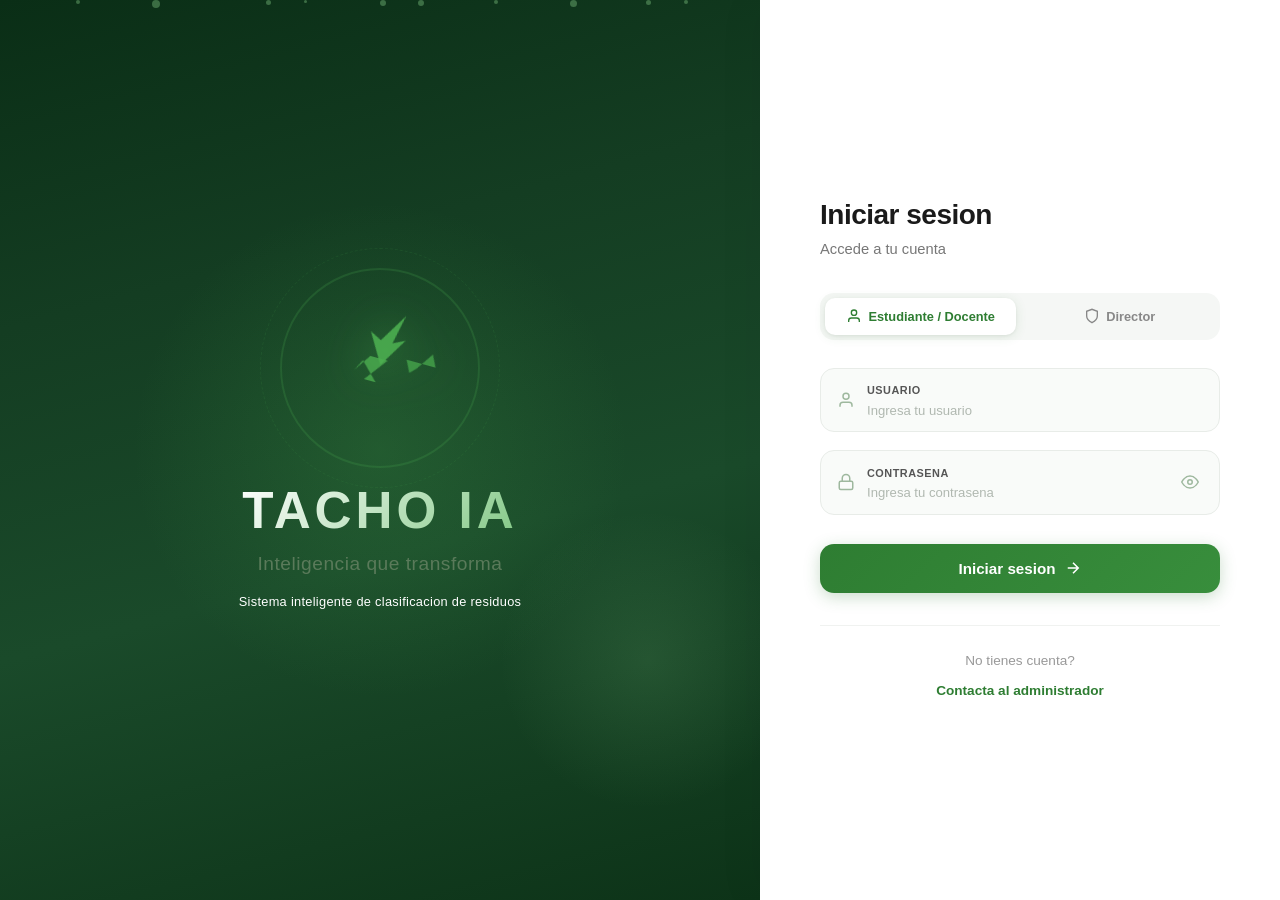
==== commit 645a363e: "feat: premium login UI redesign - animated particles, recycle illustration, SVG icons, gradient bran" ====
--- a/frontend/index.html
+++ b/frontend/index.html
@@ -9,24 +9,47 @@
 </head>
 <body>
     <div class="login-page">
-        <!-- Left: Background / Branding -->
+        <!-- Left: Illustrative Panel -->
         <div class="login-left">
+            <!-- Animated particles -->
+            <div class="particles">
+                <span></span><span></span><span></span><span></span><span></span>
+                <span></span><span></span><span></span><span></span><span></span>
+            </div>
+            <!-- Recycle SVG Icon -->
+            <div class="login-illustration">
+                <svg class="recycle-icon" viewBox="0 0 100 100" xmlns="http://www.w3.org/2000/svg">
+                    <path d="M50 15 L35 40 L25 35 L40 60 L55 35 L45 40 Z" fill="rgba(76,175,80,0.9)"/>
+                    <path d="M70 55 L80 40 L85 50 L60 50 L70 70 L65 60 Z" fill="rgba(76,175,80,0.7)"/>
+                    <path d="M30 55 L20 70 L25 60 L40 75 L30 75 L45 55 Z" fill="rgba(76,175,80,0.8)"/>
+                    <animateTransform attributeName="transform" type="rotate" from="0 50 50" to="360 50 50" dur="30s" repeatCount="indefinite"/>
+                </svg>
+            </div>
             <div class="login-brand">
                 <h1>TACHO IA</h1>
-                <p>Inteligencia que<br>transforma</p>
+                <p>Inteligencia que transforma</p>
+                <span class="brand-tagline">Sistema inteligente de clasificacion de residuos</span>
             </div>
         </div>
 
         <!-- Right: Form Card -->
         <div class="login-right">
             <div class="login-card">
-                <h2 class="login-title">Iniciar sesion</h2>
-                <p class="login-subtitle">Accede a tu cuenta</p>
+                <div class="card-header">
+                    <h2 class="login-title">Iniciar sesion</h2>
+                    <p class="login-subtitle">Accede a tu cuenta</p>
+                </div>
 
                 <!-- Tabs -->
-                <div class="tabs">
-                    <button class="tab-btn active" data-tab="tab-student">Estudiante / Docente</button>
-                    <button class="tab-btn" data-tab="tab-admin">Director</button>
+                <div class="login-tabs">
+                    <button class="tab-btn active" data-tab="tab-student">
+                        <svg width="16" height="16" viewBox="0 0 24 24" fill="none" stroke="currentColor" stroke-width="2"><path d="M20 21v-2a4 4 0 0 0-4-4H8a4 4 0 0 0-4 4v2"/><circle cx="12" cy="7" r="4"/></svg>
+                        Estudiante / Docente
+                    </button>
+                    <button class="tab-btn" data-tab="tab-admin">
+                        <svg width="16" height="16" viewBox="0 0 24 24" fill="none" stroke="currentColor" stroke-width="2"><path d="M12 22s8-4 8-10V5l-8-3-8 3v7c0 6 8 10 8 10z"/></svg>
+                        Director
+                    </button>
                 </div>
 
                 <!-- Alert container -->
@@ -40,7 +63,9 @@
                     <form id="form-student" onsubmit="return handleLogin(event, 'student')">
                         <div class="form-group">
                             <div class="input-icon-wrapper">
-                                <span class="input-icon">&#128100;</span>
+                                <span class="input-icon">
+                                    <svg width="18" height="18" viewBox="0 0 24 24" fill="none" stroke="currentColor" stroke-width="2"><path d="M20 21v-2a4 4 0 0 0-4-4H8a4 4 0 0 0-4 4v2"/><circle cx="12" cy="7" r="4"/></svg>
+                                </span>
                                 <div class="input-content">
                                     <label for="student-dni">Usuario</label>
                                     <input type="text" id="student-dni" class="form-input" placeholder="Ingresa tu usuario" required maxlength="10" autocomplete="off">
@@ -49,15 +74,22 @@
                         </div>
                         <div class="form-group">
                             <div class="input-icon-wrapper">
-                                <span class="input-icon">&#128274;</span>
+                                <span class="input-icon">
+                                    <svg width="18" height="18" viewBox="0 0 24 24" fill="none" stroke="currentColor" stroke-width="2"><rect x="3" y="11" width="18" height="11" rx="2" ry="2"/><path d="M7 11V7a5 5 0 0 1 10 0v4"/></svg>
+                                </span>
                                 <div class="input-content">
                                     <label for="student-password">Contrasena</label>
                                     <input type="password" id="student-password" class="form-input" placeholder="Ingresa tu contrasena" required>
                                 </div>
-                                <button type="button" class="toggle-password" onclick="togglePwd('student-password', this)">&#128065;</button>
-                            </div>
-                        </div>
-                        <button type="submit" class="btn btn-primary btn-block">Iniciar sesion</button>
+                                <button type="button" class="toggle-password" onclick="togglePwd('student-password', this)" aria-label="Mostrar contrasena">
+                                    <svg width="18" height="18" viewBox="0 0 24 24" fill="none" stroke="currentColor" stroke-width="2"><path d="M1 12s4-8 11-8 11 8 11 8-4 8-11 8-11-8-11-8z"/><circle cx="12" cy="12" r="3"/></svg>
+                                </button>
+                            </div>
+                        </div>
+                        <button type="submit" class="btn btn-primary btn-block btn-login">
+                            <span>Iniciar sesion</span>
+                            <svg width="18" height="18" viewBox="0 0 24 24" fill="none" stroke="currentColor" stroke-width="2"><path d="M5 12h14M12 5l7 7-7 7"/></svg>
+                        </button>
                     </form>
                 </div>
 
@@ -66,7 +98,9 @@
                     <form id="form-admin" onsubmit="return handleLogin(event, 'admin')">
                         <div class="form-group">
                             <div class="input-icon-wrapper">
-                                <span class="input-icon">&#128100;</span>
+                                <span class="input-icon">
+                                    <svg width="18" height="18" viewBox="0 0 24 24" fill="none" stroke="currentColor" stroke-width="2"><path d="M20 21v-2a4 4 0 0 0-4-4H8a4 4 0 0 0-4 4v2"/><circle cx="12" cy="7" r="4"/></svg>
+                                </span>
                                 <div class="input-content">
                                     <label for="admin-user">Usuario</label>
                                     <input type="text" id="admin-user" class="form-input" placeholder="Ingresa tu usuario" required autocomplete="off">
@@ -75,15 +109,22 @@
                         </div>
                         <div class="form-group">
                             <div class="input-icon-wrapper">
-                                <span class="input-icon">&#128274;</span>
+                                <span class="input-icon">
+                                    <svg width="18" height="18" viewBox="0 0 24 24" fill="none" stroke="currentColor" stroke-width="2"><rect x="3" y="11" width="18" height="11" rx="2" ry="2"/><path d="M7 11V7a5 5 0 0 1 10 0v4"/></svg>
+                                </span>
                                 <div class="input-content">
                                     <label for="admin-password">Contrasena</label>
                                     <input type="password" id="admin-password" class="form-input" placeholder="Ingresa tu contrasena" required>
                                 </div>
-                                <button type="button" class="toggle-password" onclick="togglePwd('admin-password', this)">&#128065;</button>
-                            </div>
-                        </div>
-                        <button type="submit" class="btn btn-primary btn-block">Iniciar sesion</button>
+                                <button type="button" class="toggle-password" onclick="togglePwd('admin-password', this)" aria-label="Mostrar contrasena">
+                                    <svg width="18" height="18" viewBox="0 0 24 24" fill="none" stroke="currentColor" stroke-width="2"><path d="M1 12s4-8 11-8 11 8 11 8-4 8-11 8-11-8-11-8z"/><circle cx="12" cy="12" r="3"/></svg>
+                                </button>
+                            </div>
+                        </div>
+                        <button type="submit" class="btn btn-primary btn-block btn-login">
+                            <span>Iniciar sesion</span>
+                            <svg width="18" height="18" viewBox="0 0 24 24" fill="none" stroke="currentColor" stroke-width="2"><path d="M5 12h14M12 5l7 7-7 7"/></svg>
+                        </button>
                     </form>
                 </div>
 
--- a/frontend/assets/css/login.css
+++ b/frontend/assets/css/login.css
@@ -1,140 +1,285 @@
-/* ===== LOGIN PAGE - Split Layout ===== */
+/* ===== LOGIN PAGE - Premium Split Layout ===== */
 .login-page {
     min-height: 100vh;
     display: flex;
     overflow: hidden;
-}
-
-/* --- Left Panel: Background & Branding --- */
+    background: #f8faf8;
+}
+
+/* ══════════════════════════════════════════════
+   LEFT PANEL - Illustrative / Branding
+   ══════════════════════════════════════════════ */
 .login-left {
     flex: 1;
-    background: linear-gradient(160deg, #1a3a1a 0%, #0d1f0d 100%);
-    background-image:
-        radial-gradient(ellipse at 30% 80%, rgba(46, 125, 50, 0.3) 0%, transparent 60%),
-        radial-gradient(ellipse at 70% 20%, rgba(76, 175, 80, 0.15) 0%, transparent 50%),
-        linear-gradient(160deg, #1a3a1a 0%, #0d1f0d 100%);
-    display: flex;
+    background: linear-gradient(165deg, #0a2e16 0%, #143d22 30%, #1a4a2a 60%, #0d3318 100%);
+    display: flex;
+    flex-direction: column;
     align-items: center;
     justify-content: center;
     position: relative;
     overflow: hidden;
-}
-
+    padding: 3rem 2rem;
+}
+
+/* Ambient glow effects */
 .login-left::before {
     content: '';
     position: absolute;
+    width: 500px;
+    height: 500px;
+    border-radius: 50%;
+    background: radial-gradient(circle, rgba(76, 175, 80, 0.2) 0%, transparent 70%);
+    top: 50%;
+    left: 50%;
+    transform: translate(-50%, -50%);
+    animation: breathe 6s ease-in-out infinite;
+}
+
+.login-left::after {
+    content: '';
+    position: absolute;
+    width: 300px;
+    height: 300px;
+    border-radius: 50%;
+    background: radial-gradient(circle, rgba(129, 199, 132, 0.15) 0%, transparent 70%);
+    bottom: 10%;
+    right: -5%;
+    animation: breathe 8s ease-in-out infinite reverse;
+}
+
+@keyframes breathe {
+    0%, 100% { transform: translate(-50%, -50%) scale(1); opacity: 0.6; }
+    50% { transform: translate(-50%, -50%) scale(1.15); opacity: 1; }
+}
+
+/* Floating Particles */
+.particles {
+    position: absolute;
     inset: 0;
-    background:
-        radial-gradient(circle at 50% 85%, rgba(76, 175, 80, 0.12) 0%, transparent 40%);
     pointer-events: none;
-}
-
+    overflow: hidden;
+}
+
+.particles span {
+    position: absolute;
+    display: block;
+    width: 6px;
+    height: 6px;
+    background: rgba(129, 199, 132, 0.4);
+    border-radius: 50%;
+    animation: float-up linear infinite;
+}
+
+.particles span:nth-child(1) { left: 10%; width: 4px; height: 4px; animation-duration: 12s; animation-delay: 0s; }
+.particles span:nth-child(2) { left: 20%; width: 8px; height: 8px; animation-duration: 10s; animation-delay: 2s; }
+.particles span:nth-child(3) { left: 35%; width: 5px; height: 5px; animation-duration: 14s; animation-delay: 4s; }
+.particles span:nth-child(4) { left: 50%; width: 6px; height: 6px; animation-duration: 11s; animation-delay: 1s; }
+.particles span:nth-child(5) { left: 65%; width: 4px; height: 4px; animation-duration: 13s; animation-delay: 3s; }
+.particles span:nth-child(6) { left: 75%; width: 7px; height: 7px; animation-duration: 9s; animation-delay: 5s; }
+.particles span:nth-child(7) { left: 85%; width: 5px; height: 5px; animation-duration: 15s; animation-delay: 0.5s; }
+.particles span:nth-child(8) { left: 40%; width: 3px; height: 3px; animation-duration: 16s; animation-delay: 6s; }
+.particles span:nth-child(9) { left: 55%; width: 6px; height: 6px; animation-duration: 10s; animation-delay: 7s; }
+.particles span:nth-child(10) { left: 90%; width: 4px; height: 4px; animation-duration: 12s; animation-delay: 2.5s; }
+
+@keyframes float-up {
+    0% { transform: translateY(100vh) rotate(0deg); opacity: 0; }
+    10% { opacity: 1; }
+    90% { opacity: 1; }
+    100% { transform: translateY(-100px) rotate(720deg); opacity: 0; }
+}
+
+/* Recycle Illustration */
+.login-illustration {
+    position: relative;
+    z-index: 2;
+    width: 160px;
+    height: 160px;
+    margin-bottom: 2rem;
+    display: flex;
+    align-items: center;
+    justify-content: center;
+}
+
+.login-illustration::before {
+    content: '';
+    position: absolute;
+    inset: -20px;
+    border-radius: 50%;
+    border: 2px solid rgba(76, 175, 80, 0.2);
+    animation: spin-slow 20s linear infinite;
+}
+
+.login-illustration::after {
+    content: '';
+    position: absolute;
+    inset: -40px;
+    border-radius: 50%;
+    border: 1px dashed rgba(76, 175, 80, 0.12);
+    animation: spin-slow 30s linear infinite reverse;
+}
+
+@keyframes spin-slow {
+    from { transform: rotate(0deg); }
+    to { transform: rotate(360deg); }
+}
+
+.recycle-icon {
+    width: 120px;
+    height: 120px;
+    filter: drop-shadow(0 0 20px rgba(76, 175, 80, 0.5));
+}
+
+/* Brand Text */
 .login-brand {
     text-align: center;
     color: #fff;
-    z-index: 1;
-    padding: 2rem;
+    z-index: 2;
+    position: relative;
 }
 
 .login-brand h1 {
-    font-size: 3.5rem;
+    font-size: 3.2rem;
     font-weight: 900;
-    letter-spacing: 2px;
+    letter-spacing: 4px;
     margin: 0 0 0.5rem;
-    text-shadow: 0 4px 20px rgba(76, 175, 80, 0.4);
+    background: linear-gradient(135deg, #fff 0%, #81c784 100%);
+    -webkit-background-clip: text;
+    -webkit-text-fill-color: transparent;
+    background-clip: text;
+    text-shadow: none;
+    animation: fadeInUp 0.8s ease-out;
 }
 
 .login-brand p {
-    font-size: 1.3rem;
+    font-size: 1.2rem;
+    font-weight: 400;
+    opacity: 0.9;
+    margin: 0 0 0.75rem;
+    letter-spacing: 0.5px;
+    animation: fadeInUp 0.8s ease-out 0.2s both;
+}
+
+.brand-tagline {
+    display: block;
+    font-size: 0.8rem;
     font-weight: 300;
-    opacity: 0.85;
-    font-style: italic;
-    line-height: 1.4;
-    margin: 0;
-}
-
-/* --- Right Panel: Form --- */
+    opacity: 0.6;
+    letter-spacing: 0.3px;
+    animation: fadeInUp 0.8s ease-out 0.4s both;
+}
+
+/* ══════════════════════════════════════════════
+   RIGHT PANEL - Form
+   ══════════════════════════════════════════════ */
 .login-right {
-    width: 480px;
-    min-width: 380px;
+    width: 520px;
+    min-width: 400px;
     display: flex;
     align-items: center;
     justify-content: center;
-    padding: 2rem;
-    background: #fff;
+    padding: 3rem 2.5rem;
+    background: #ffffff;
+    position: relative;
+    box-shadow: -8px 0 40px rgba(0, 0, 0, 0.04);
 }
 
 .login-card {
     width: 100%;
-    max-width: 380px;
+    max-width: 400px;
+    animation: fadeInUp 0.6s ease-out;
+}
+
+.card-header {
+    margin-bottom: 2rem;
 }
 
 .login-title {
-    font-size: 1.6rem;
-    font-weight: 700;
+    font-size: 1.75rem;
+    font-weight: 800;
     color: #1a1a1a;
-    margin: 0 0 0.25rem;
+    margin: 0 0 0.4rem;
+    letter-spacing: -0.5px;
 }
 
 .login-subtitle {
-    color: #666;
-    font-size: 0.9rem;
-    margin: 0 0 1.5rem;
-}
-
-/* --- Tabs --- */
-.tabs {
-    display: flex;
-    gap: 0;
-    margin-bottom: 1.5rem;
-    border-bottom: 2px solid #e8e8e8;
-}
-
-.tab-btn {
+    color: #777;
+    font-size: 0.92rem;
+    margin: 0;
+    font-weight: 400;
+}
+
+/* ── Tabs ── */
+.login-tabs {
+    display: flex;
+    gap: 0.5rem;
+    margin-bottom: 1.75rem;
+    background: #f5f7f5;
+    padding: 5px;
+    border-radius: 14px;
+}
+
+.login-tabs .tab-btn {
     flex: 1;
-    padding: 0.6rem 0.5rem;
+    display: inline-flex;
+    align-items: center;
+    justify-content: center;
+    gap: 0.4rem;
+    padding: 0.65rem 0.75rem;
     font-size: 0.8rem;
     font-weight: 600;
-    color: #999;
-    background: none;
+    text-align: center;
     border: none;
-    border-bottom: 2px solid transparent;
-    margin-bottom: -2px;
+    border-radius: 10px;
+    background: transparent;
+    color: #888;
     cursor: pointer;
-    transition: all 0.2s;
-}
-
-.tab-btn.active {
+    transition: all 0.25s cubic-bezier(0.4, 0, 0.2, 1);
+}
+
+.login-tabs .tab-btn svg {
+    flex-shrink: 0;
+}
+
+.login-tabs .tab-btn.active {
+    background: #ffffff;
     color: #2e7d32;
-    border-bottom-color: #2e7d32;
-}
-
-.tab-btn:hover:not(.active) {
+    box-shadow: 0 2px 12px rgba(46, 125, 50, 0.12), 0 1px 3px rgba(0,0,0,0.06);
+}
+
+.login-tabs .tab-btn:hover:not(.active) {
+    background: rgba(46, 125, 50, 0.06);
     color: #555;
 }
 
-/* --- Form Inputs with Icons --- */
+/* ── Form Inputs ── */
 .input-icon-wrapper {
     display: flex;
     align-items: center;
     gap: 0.75rem;
-    padding: 0.75rem 1rem;
-    border: 1.5px solid #e0e0e0;
-    border-radius: 12px;
-    transition: border-color 0.2s, box-shadow 0.2s;
-    background: #fafafa;
+    padding: 0.85rem 1rem;
+    border: 1.5px solid #e8ece8;
+    border-radius: 14px;
+    transition: all 0.25s cubic-bezier(0.4, 0, 0.2, 1);
+    background: #f9fbf9;
 }
 
 .input-icon-wrapper:focus-within {
-    border-color: #2e7d32;
-    box-shadow: 0 0 0 3px rgba(46, 125, 50, 0.08);
-    background: #fff;
+    border-color: #4caf50;
+    box-shadow: 0 0 0 4px rgba(76, 175, 80, 0.08);
+    background: #ffffff;
 }
 
 .input-icon {
-    font-size: 1.2rem;
-    opacity: 0.5;
+    display: flex;
+    align-items: center;
+    justify-content: center;
     flex-shrink: 0;
+    color: #9eb89e;
+    transition: color 0.25s;
+}
+
+.input-icon-wrapper:focus-within .input-icon {
+    color: #2e7d32;
 }
 
 .input-content {
@@ -144,127 +289,248 @@
 }
 
 .input-content label {
-    font-size: 0.7rem;
-    font-weight: 600;
-    color: #333;
+    font-size: 0.68rem;
+    font-weight: 700;
+    color: #555;
     margin-bottom: 2px;
-    text-transform: none;
+    text-transform: uppercase;
+    letter-spacing: 0.5px;
 }
 
 .input-content .form-input {
     border: none;
     padding: 0;
-    font-size: 0.85rem;
+    font-size: 0.9rem;
     background: transparent;
-    color: #333;
+    color: #1a1a1a;
     outline: none;
     box-shadow: none;
+    font-weight: 500;
 }
 
 .input-content .form-input::placeholder {
-    color: #aaa;
-    font-size: 0.8rem;
+    color: #b0b8b0;
+    font-size: 0.82rem;
+    font-weight: 400;
 }
 
 .toggle-password {
     background: none;
     border: none;
     cursor: pointer;
-    font-size: 1.1rem;
-    opacity: 0.4;
-    padding: 0;
+    padding: 4px;
     flex-shrink: 0;
-    transition: opacity 0.2s;
+    color: #9eb89e;
+    transition: color 0.2s;
+    display: flex;
+    align-items: center;
+    border-radius: 6px;
 }
 
 .toggle-password:hover {
-    opacity: 0.8;
-}
-
-/* --- Primary Button --- */
-.login-card .btn-primary.btn-block {
+    color: #2e7d32;
+}
+
+/* ── Login Button ── */
+.btn-login {
     width: 100%;
-    padding: 0.85rem;
+    padding: 0.95rem 1.5rem;
     font-size: 0.95rem;
     font-weight: 700;
-    border-radius: 12px;
-    background: #2e7d32;
+    border-radius: 14px;
+    background: linear-gradient(135deg, #2e7d32 0%, #388e3c 100%);
     color: #fff;
     border: none;
     cursor: pointer;
-    margin-top: 0.5rem;
-    transition: background 0.2s, transform 0.1s;
-}
-
-.login-card .btn-primary.btn-block:hover {
-    background: #1b5e20;
-    transform: translateY(-1px);
-}
-
-.login-card .btn-primary.btn-block:active {
+    margin-top: 0.75rem;
+    display: inline-flex;
+    align-items: center;
+    justify-content: center;
+    gap: 0.5rem;
+    transition: all 0.3s cubic-bezier(0.4, 0, 0.2, 1);
+    box-shadow: 0 4px 16px rgba(46, 125, 50, 0.25);
+    position: relative;
+    overflow: hidden;
+}
+
+.btn-login::before {
+    content: '';
+    position: absolute;
+    inset: 0;
+    background: linear-gradient(135deg, transparent 0%, rgba(255,255,255,0.1) 100%);
+    opacity: 0;
+    transition: opacity 0.3s;
+}
+
+.btn-login:hover {
+    background: linear-gradient(135deg, #1b5e20 0%, #2e7d32 100%);
+    transform: translateY(-2px);
+    box-shadow: 0 8px 24px rgba(46, 125, 50, 0.35);
+}
+
+.btn-login:hover::before {
+    opacity: 1;
+}
+
+.btn-login:active {
     transform: translateY(0);
-}
-
-/* --- Form Groups --- */
+    box-shadow: 0 2px 8px rgba(46, 125, 50, 0.3);
+}
+
+.btn-login svg {
+    transition: transform 0.3s;
+}
+
+.btn-login:hover svg {
+    transform: translateX(3px);
+}
+
+/* ── Form Groups ── */
 .login-card .form-group {
-    margin-bottom: 1rem;
-}
-
-/* --- Footer --- */
+    margin-bottom: 1.1rem;
+}
+
+/* ── Footer ── */
 .login-footer {
     text-align: center;
-    margin-top: 1.75rem;
+    margin-top: 2rem;
+    padding-top: 1.5rem;
+    border-top: 1px solid #f0f2f0;
 }
 
 .login-footer p {
     font-size: 0.85rem;
-    color: #888;
-    margin: 0 0 0.25rem;
+    color: #999;
+    margin: 0 0 0.35rem;
+    font-weight: 400;
 }
 
 .login-footer a {
     font-size: 0.85rem;
-    font-weight: 600;
+    font-weight: 700;
     color: #2e7d32;
     text-decoration: none;
+    transition: color 0.2s;
 }
 
 .login-footer a:hover {
+    color: #1b5e20;
     text-decoration: underline;
 }
 
-/* --- Alert override for login --- */
+/* ── Alert override ── */
 .login-card .alert {
-    margin-bottom: 1rem;
-}
-
-/* --- Responsive --- */
+    margin-bottom: 1.25rem;
+    border-radius: 12px;
+}
+
+/* ══════════════════════════════════════════════
+   ANIMATIONS
+   ══════════════════════════════════════════════ */
+@keyframes fadeInUp {
+    from {
+        opacity: 0;
+        transform: translateY(20px);
+    }
+    to {
+        opacity: 1;
+        transform: translateY(0);
+    }
+}
+
+/* ══════════════════════════════════════════════
+   RESPONSIVE
+   ══════════════════════════════════════════════ */
+@media (max-width: 1024px) {
+    .login-right {
+        width: 460px;
+        min-width: 360px;
+        padding: 2.5rem 2rem;
+    }
+
+    .login-brand h1 {
+        font-size: 2.8rem;
+    }
+}
+
 @media (max-width: 900px) {
     .login-page {
         flex-direction: column;
     }
 
     .login-left {
-        min-height: 200px;
+        min-height: 260px;
         flex: none;
+        padding: 2rem 1.5rem;
+        flex-direction: row;
+        gap: 1.5rem;
+    }
+
+    .login-illustration {
+        width: 100px;
+        height: 100px;
+        margin-bottom: 0;
+    }
+
+    .recycle-icon {
+        width: 80px;
+        height: 80px;
+    }
+
+    .login-illustration::before,
+    .login-illustration::after {
+        display: none;
     }
 
     .login-brand h1 {
-        font-size: 2.2rem;
+        font-size: 2rem;
     }
 
     .login-brand p {
         font-size: 1rem;
+    }
+
+    .brand-tagline {
+        display: none;
     }
 
     .login-right {
         width: 100%;
         min-width: unset;
         flex: 1;
+        padding: 2rem 1.5rem;
+    }
+
+    .login-card {
+        max-width: 420px;
     }
 }
 
 @media (max-width: 480px) {
+    .login-left {
+        min-height: 180px;
+        padding: 1.5rem 1rem;
+    }
+
+    .login-illustration {
+        width: 70px;
+        height: 70px;
+    }
+
+    .recycle-icon {
+        width: 55px;
+        height: 55px;
+    }
+
+    .login-brand h1 {
+        font-size: 1.6rem;
+        letter-spacing: 2px;
+    }
+
+    .login-brand p {
+        font-size: 0.85rem;
+    }
+
     .login-right {
         padding: 1.5rem 1rem;
     }
@@ -272,4 +538,17 @@
     .login-card {
         max-width: 100%;
     }
-}
+
+    .login-title {
+        font-size: 1.4rem;
+    }
+
+    .login-tabs .tab-btn {
+        font-size: 0.72rem;
+        padding: 0.55rem 0.5rem;
+    }
+
+    .btn-login {
+        padding: 0.85rem 1rem;
+    }
+}
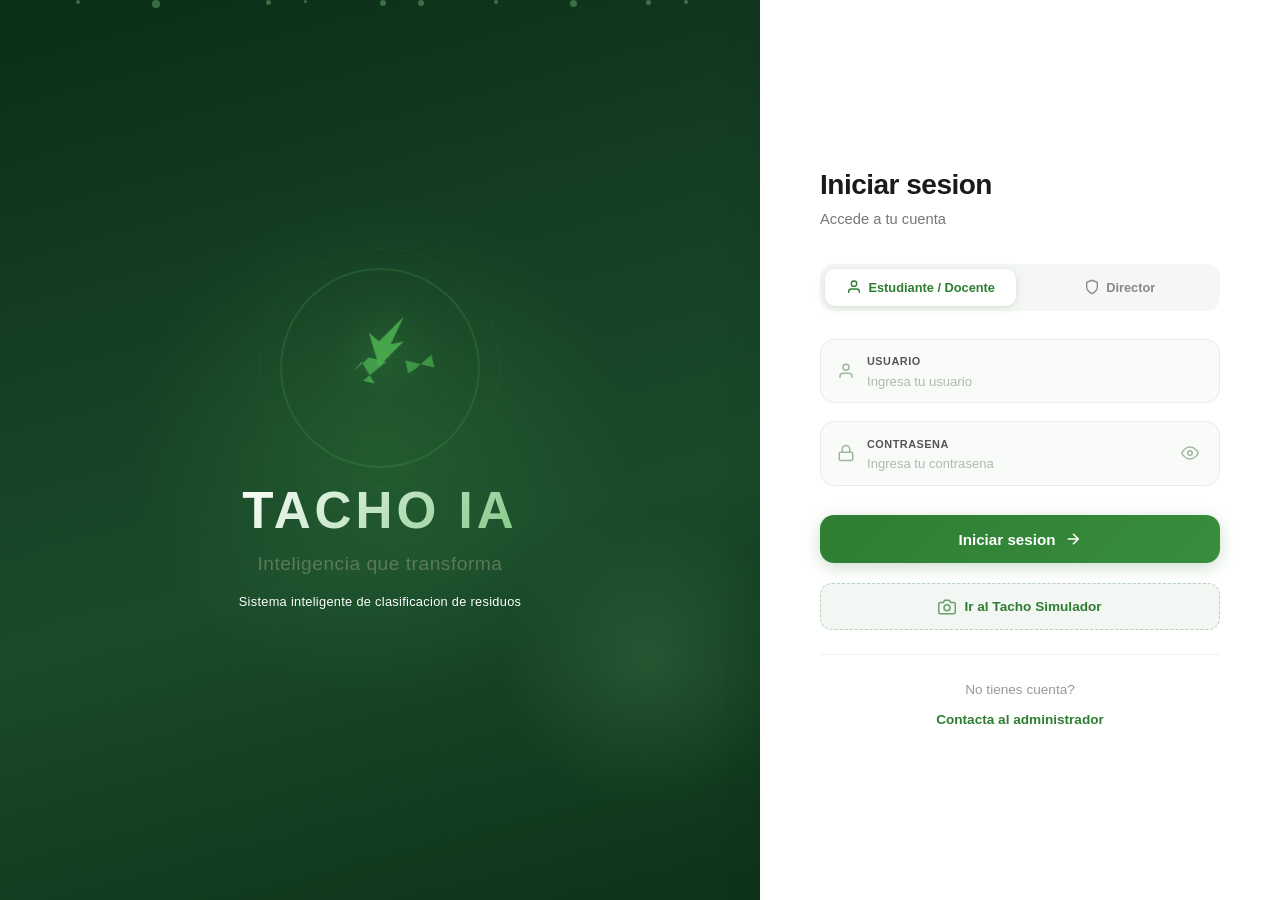
==== commit 082334c6: "feat: add Tacho Simulador quick access link back to login card" ====
--- a/frontend/index.html
+++ b/frontend/index.html
@@ -128,6 +128,14 @@
                     </form>
                 </div>
 
+                <!-- Quick Access -->
+                <div class="login-quick-access">
+                    <a href="v_tacho_simulador/tacho_simulador.html" class="quick-access-btn">
+                        <svg width="18" height="18" viewBox="0 0 24 24" fill="none" stroke="currentColor" stroke-width="2"><path d="M23 19a2 2 0 0 1-2 2H3a2 2 0 0 1-2-2V8a2 2 0 0 1 2-2h4l2-3h6l2 3h4a2 2 0 0 1 2 2z"/><circle cx="12" cy="13" r="4"/></svg>
+                        <span>Ir al Tacho Simulador</span>
+                    </a>
+                </div>
+
                 <!-- Footer -->
                 <div class="login-footer">
                     <p>No tienes cuenta?</p>
--- a/frontend/assets/css/login.css
+++ b/frontend/assets/css/login.css
@@ -390,10 +390,45 @@
     margin-bottom: 1.1rem;
 }
 
+/* ── Quick Access ── */
+.login-quick-access {
+    margin-top: 1.25rem;
+    text-align: center;
+}
+
+.quick-access-btn {
+    display: inline-flex;
+    align-items: center;
+    justify-content: center;
+    gap: 0.5rem;
+    padding: 0.7rem 1.25rem;
+    font-size: 0.85rem;
+    font-weight: 600;
+    color: #2e7d32;
+    background: rgba(46, 125, 50, 0.06);
+    border: 1.5px dashed rgba(46, 125, 50, 0.3);
+    border-radius: 12px;
+    text-decoration: none;
+    transition: all 0.25s cubic-bezier(0.4, 0, 0.2, 1);
+    width: 100%;
+}
+
+.quick-access-btn:hover {
+    background: rgba(46, 125, 50, 0.1);
+    border-color: #2e7d32;
+    transform: translateY(-1px);
+    box-shadow: 0 4px 12px rgba(46, 125, 50, 0.1);
+}
+
+.quick-access-btn svg {
+    flex-shrink: 0;
+    opacity: 0.7;
+}
+
 /* ── Footer ── */
 .login-footer {
     text-align: center;
-    margin-top: 2rem;
+    margin-top: 1.5rem;
     padding-top: 1.5rem;
     border-top: 1px solid #f0f2f0;
 }
